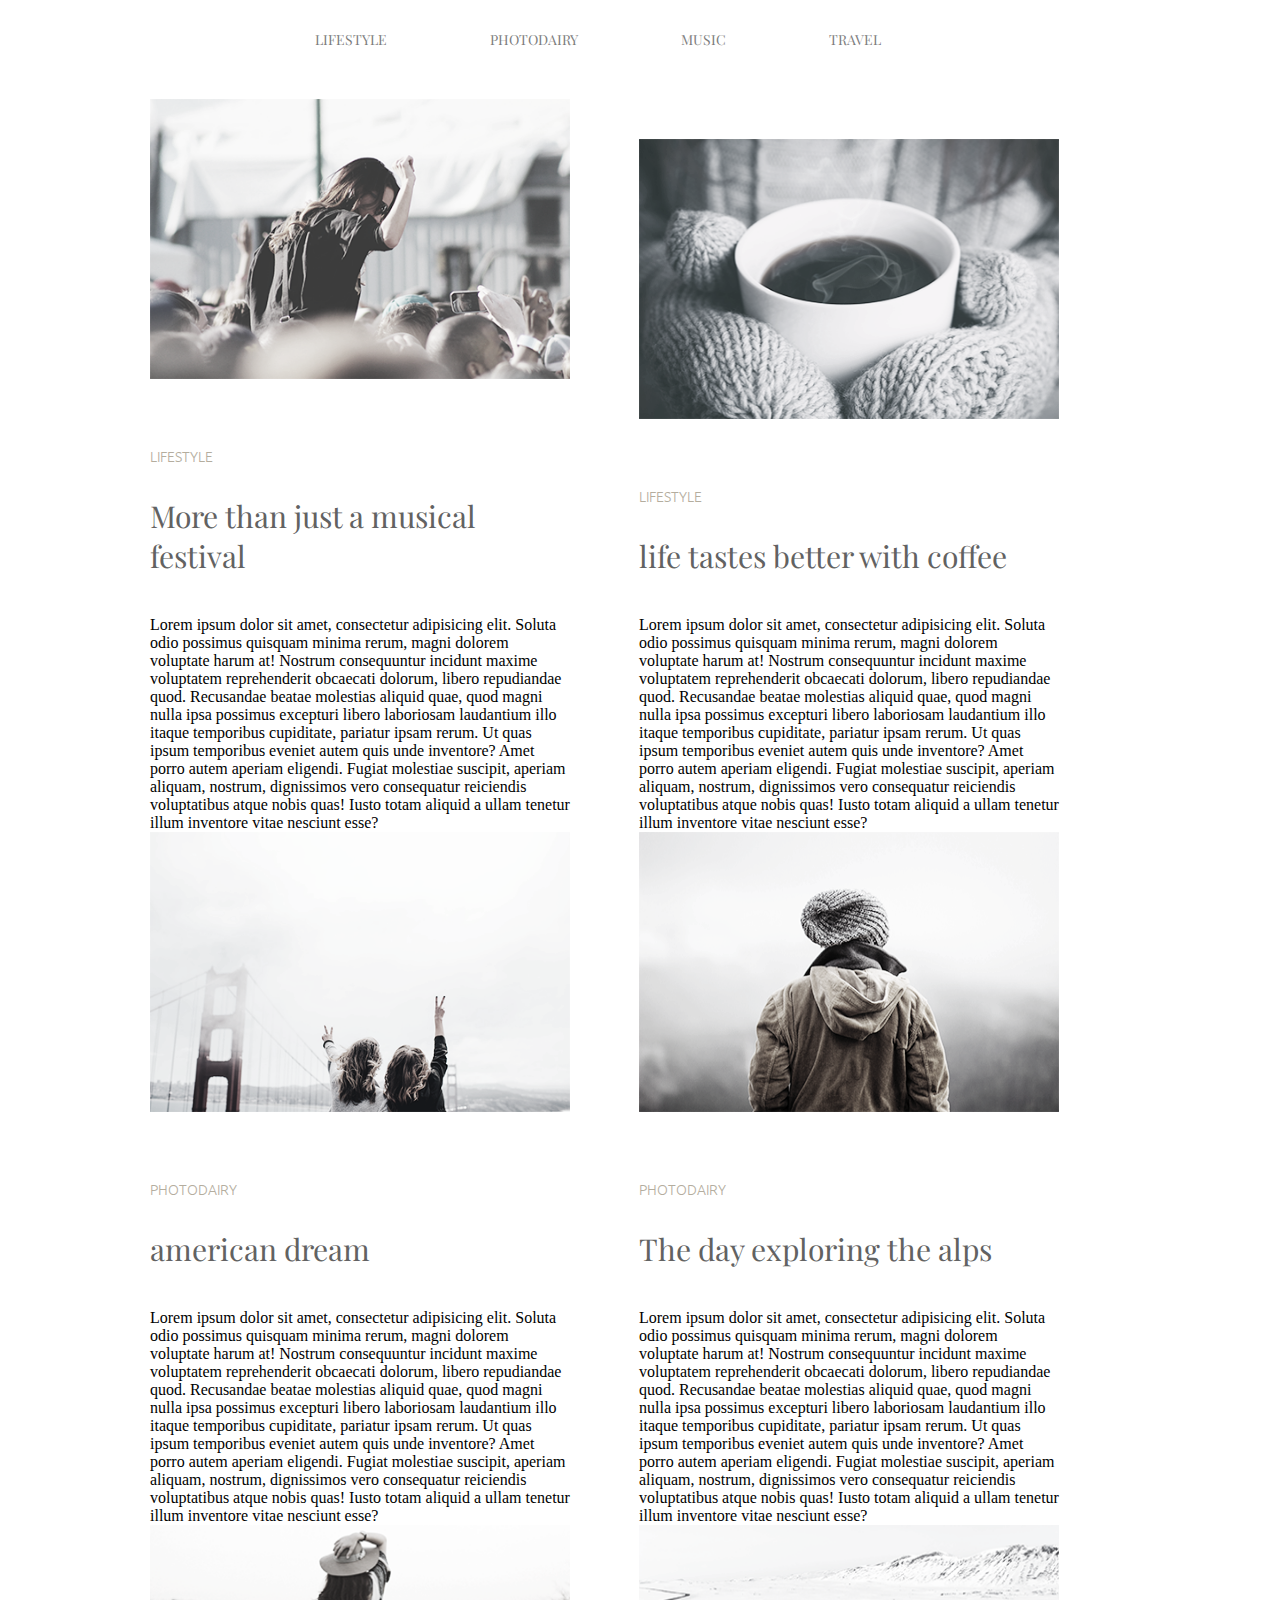
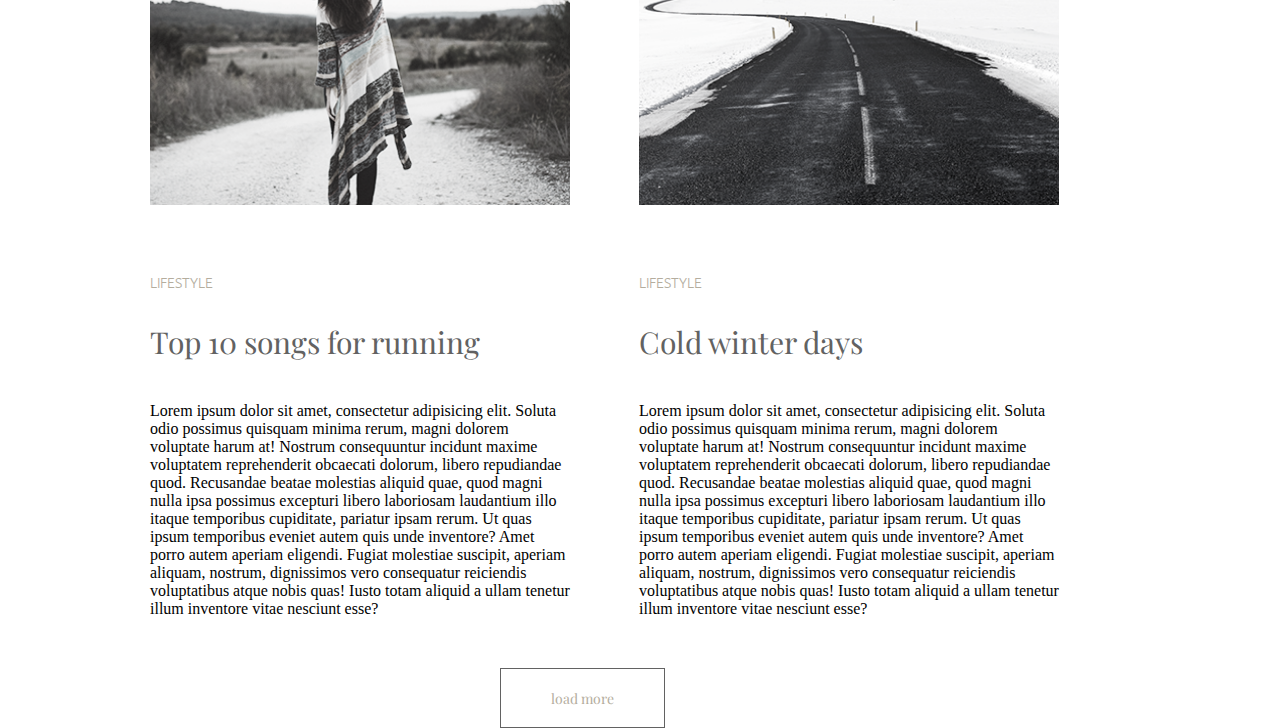
==== DZ2/index.html @ 5a57464d "save dz2" ====
<!DOCTYPE html>
<html lang="ru">

<head>
    <meta charset="UTF-8">
    <meta name="viewport" content="width=device-width, initial-scale=1.0">
    <title>DZ2</title>
    <link rel="stylesheet" href="./css/styles.css">
</head>

<body>
    <header>
        <!--менюшка-->
        <ul class="list">
            <li><a href="#">LIFESTYLE</a></li>
            <li><a href="#">PHOTODAIRY</a></li>
            <li><a href="#">MUSIC</a></li>
            <li><a href="#">TRAVEL</a></li>
        </ul>
        <!--менюшка-->
    </header>
    <main>
<div class="cards">  
    <div class="card">
        <img src="./images/1.png" alt="девушка в толпе">
        <h3 class="title">LIFESTYLE</h3>
        <h2 class="heading">More than just a musical festival</h2>
    <p>Lorem ipsum dolor sit amet, consectetur adipisicing elit. Soluta odio possimus quisquam minima rerum, magni dolorem voluptate harum at! Nostrum consequuntur incidunt maxime voluptatem reprehenderit obcaecati dolorum, libero repudiandae quod.
        Recusandae beatae molestias aliquid quae, quod magni nulla ipsa possimus excepturi libero laboriosam laudantium illo itaque temporibus cupiditate, pariatur ipsam rerum. Ut quas ipsum temporibus eveniet autem quis unde inventore?
        Amet porro autem aperiam eligendi. Fugiat molestiae suscipit, aperiam aliquam, nostrum, dignissimos vero consequatur reiciendis voluptatibus atque nobis quas! Iusto totam aliquid a ullam tenetur illum inventore vitae nesciunt esse?</p>
    </div>
    <div class="card">
        <img src="./images/2.png" alt="чаша кофе">
            <h3 class="title">LIFESTYLE</h3>
        <h2 class="heading">life tastes better with coffee</h2>
    <p> Lorem ipsum dolor sit amet, consectetur adipisicing elit. Soluta odio possimus quisquam minima rerum, magni dolorem voluptate harum at! Nostrum consequuntur incidunt maxime voluptatem reprehenderit obcaecati dolorum, libero repudiandae quod.
        Recusandae beatae molestias aliquid quae, quod magni nulla ipsa possimus excepturi libero laboriosam laudantium illo itaque temporibus cupiditate, pariatur ipsam rerum. Ut quas ipsum temporibus eveniet autem quis unde inventore?
        Amet porro autem aperiam eligendi. Fugiat molestiae suscipit, aperiam aliquam, nostrum, dignissimos vero consequatur reiciendis voluptatibus atque nobis quas! Iusto totam aliquid a ullam tenetur illum inventore vitae nesciunt esse?</p>
    </div>
    <div class="card">
        <img src="./images/3.png" alt="две дувушки">
        <h3 class="title">PHOTODAIRY</h3>
        <h2 class="heading">american dream</h2>
    <p> Lorem ipsum dolor sit amet, consectetur adipisicing elit. Soluta odio possimus quisquam minima rerum, magni dolorem voluptate harum at! Nostrum consequuntur incidunt maxime voluptatem reprehenderit obcaecati dolorum, libero repudiandae quod.
        Recusandae beatae molestias aliquid quae, quod magni nulla ipsa possimus excepturi libero laboriosam laudantium illo itaque temporibus cupiditate, pariatur ipsam rerum. Ut quas ipsum temporibus eveniet autem quis unde inventore?
        Amet porro autem aperiam eligendi. Fugiat molestiae suscipit, aperiam aliquam, nostrum, dignissimos vero consequatur reiciendis voluptatibus atque nobis quas! Iusto totam aliquid a ullam tenetur illum inventore vitae nesciunt esse?</p>
    </div>
    <div class="card">
        <img src="./images/4.png" alt="девушка в тумане">
        <h3 class="title">PHOTODAIRY</h3>
        <h2 class="heading">The day exploring the alps</h2>
    <p>Lorem ipsum dolor sit amet, consectetur adipisicing elit. Soluta odio possimus quisquam minima rerum, magni dolorem voluptate harum at! Nostrum consequuntur incidunt maxime voluptatem reprehenderit obcaecati dolorum, libero repudiandae quod.
        Recusandae beatae molestias aliquid quae, quod magni nulla ipsa possimus excepturi libero laboriosam laudantium illo itaque temporibus cupiditate, pariatur ipsam rerum. Ut quas ipsum temporibus eveniet autem quis unde inventore?
        Amet porro autem aperiam eligendi. Fugiat molestiae suscipit, aperiam aliquam, nostrum, dignissimos vero consequatur reiciendis voluptatibus atque nobis quas! Iusto totam aliquid a ullam tenetur illum inventore vitae nesciunt esse?</p>
    </div>
    <div class="card">
        <img src="./images/5.png" alt="бегущая девушка">
        <h3 class="title">LIFESTYLE</h3>
        <h2 class="heading">Top 10 songs for running</h2>
    <p>Lorem ipsum dolor sit amet, consectetur adipisicing elit. Soluta odio possimus quisquam minima rerum, magni dolorem voluptate harum at! Nostrum consequuntur incidunt maxime voluptatem reprehenderit obcaecati dolorum, libero repudiandae quod.
        Recusandae beatae molestias aliquid quae, quod magni nulla ipsa possimus excepturi libero laboriosam laudantium illo itaque temporibus cupiditate, pariatur ipsam rerum. Ut quas ipsum temporibus eveniet autem quis unde inventore?
        Amet porro autem aperiam eligendi. Fugiat molestiae suscipit, aperiam aliquam, nostrum, dignissimos vero consequatur reiciendis voluptatibus atque nobis quas! Iusto totam aliquid a ullam tenetur illum inventore vitae nesciunt esse?
    </div>
    <div class="card">
        <img src="./images/6.png" alt="снежная дорога">
        <h3 class="title">LIFESTYLE</h3>
        <h2 class="heading">Cold winter days</h2>
    <p>Lorem ipsum dolor sit amet, consectetur adipisicing elit. Soluta odio possimus quisquam minima rerum, magni dolorem voluptate harum at! Nostrum consequuntur incidunt maxime voluptatem reprehenderit obcaecati dolorum, libero repudiandae quod.
        Recusandae beatae molestias aliquid quae, quod magni nulla ipsa possimus excepturi libero laboriosam laudantium illo itaque temporibus cupiditate, pariatur ipsam rerum. Ut quas ipsum temporibus eveniet autem quis unde inventore?
        Amet porro autem aperiam eligendi. Fugiat molestiae suscipit, aperiam aliquam, nostrum, dignissimos vero consequatur reiciendis voluptatibus atque nobis quas! Iusto totam aliquid a ullam tenetur illum inventore vitae nesciunt esse?
    </div>
</div>   
<div>  
    <button class="btn">load more</button>
</div>
</main>
    <footer></footer>
</body>

</html>
---- DZ2/css/styles.css ----
@import url('https://fonts.googleapis.com/css2?family=Ubuntu:wght@300&display=swap');
@import url('https://fonts.googleapis.com/css2?family=Playfair+Display&display=swap');

*{
    margin: 0;
    padding: 0;
}


.list {
    margin-left: 315px;
    font-family: 'Playfair Display', serif;
    font-style: normal;
    font-weight: normal;
    font-size: 14px;
    line-height: 19px;
    margin-top: 30px;
}

.list li {
    margin-right: 100px;
    display: inline-block;
}

a {
    text-decoration: none;
    color: #7D7D7D;
}
 
 .cards {
    margin-left: 150px;
    margin-top: 50px;
}

.card {
    display: inline-block;
    width: 420px;
}

.card:nth-child(2n+1) {
margin-right: 65px;
}

img {
    width: 420px;
    height: 280px;
}

.title {
    margin-top: 65px;
    margin-bottom: 32px;
    font-family: 'Ubuntu', sans-serif;
    font-style: normal;
    font-weight: 300;
    font-size: 14px;
    color: #B4AD9E;
    line-height: 16px;
}

.heading {
    margin-bottom: 40px;
    font-family: 'Playfair Display', serif;
    font-style: normal;
    font-weight: normal;
    font-size: 30px;
    line-height: 40px;
    color: #626262;
}

.btn {
    font-family: 'Playfair Display', serif;
    font-style: normal;
    font-weight: normal;
    font-size: 14px;
    line-height: 19px;

    width: 165px;
    height: 60px;
    left: 0px;
    top: 0px;

    margin-left: 500px;
    margin-top: 50px;
    border: 1px solid #626262;
    background-color: #ffff;
    color: #B4AD9E;
}

a:hover{
    color:#03A9F4;
}

.btn:hover{
    background-color:#F0E68C;
}
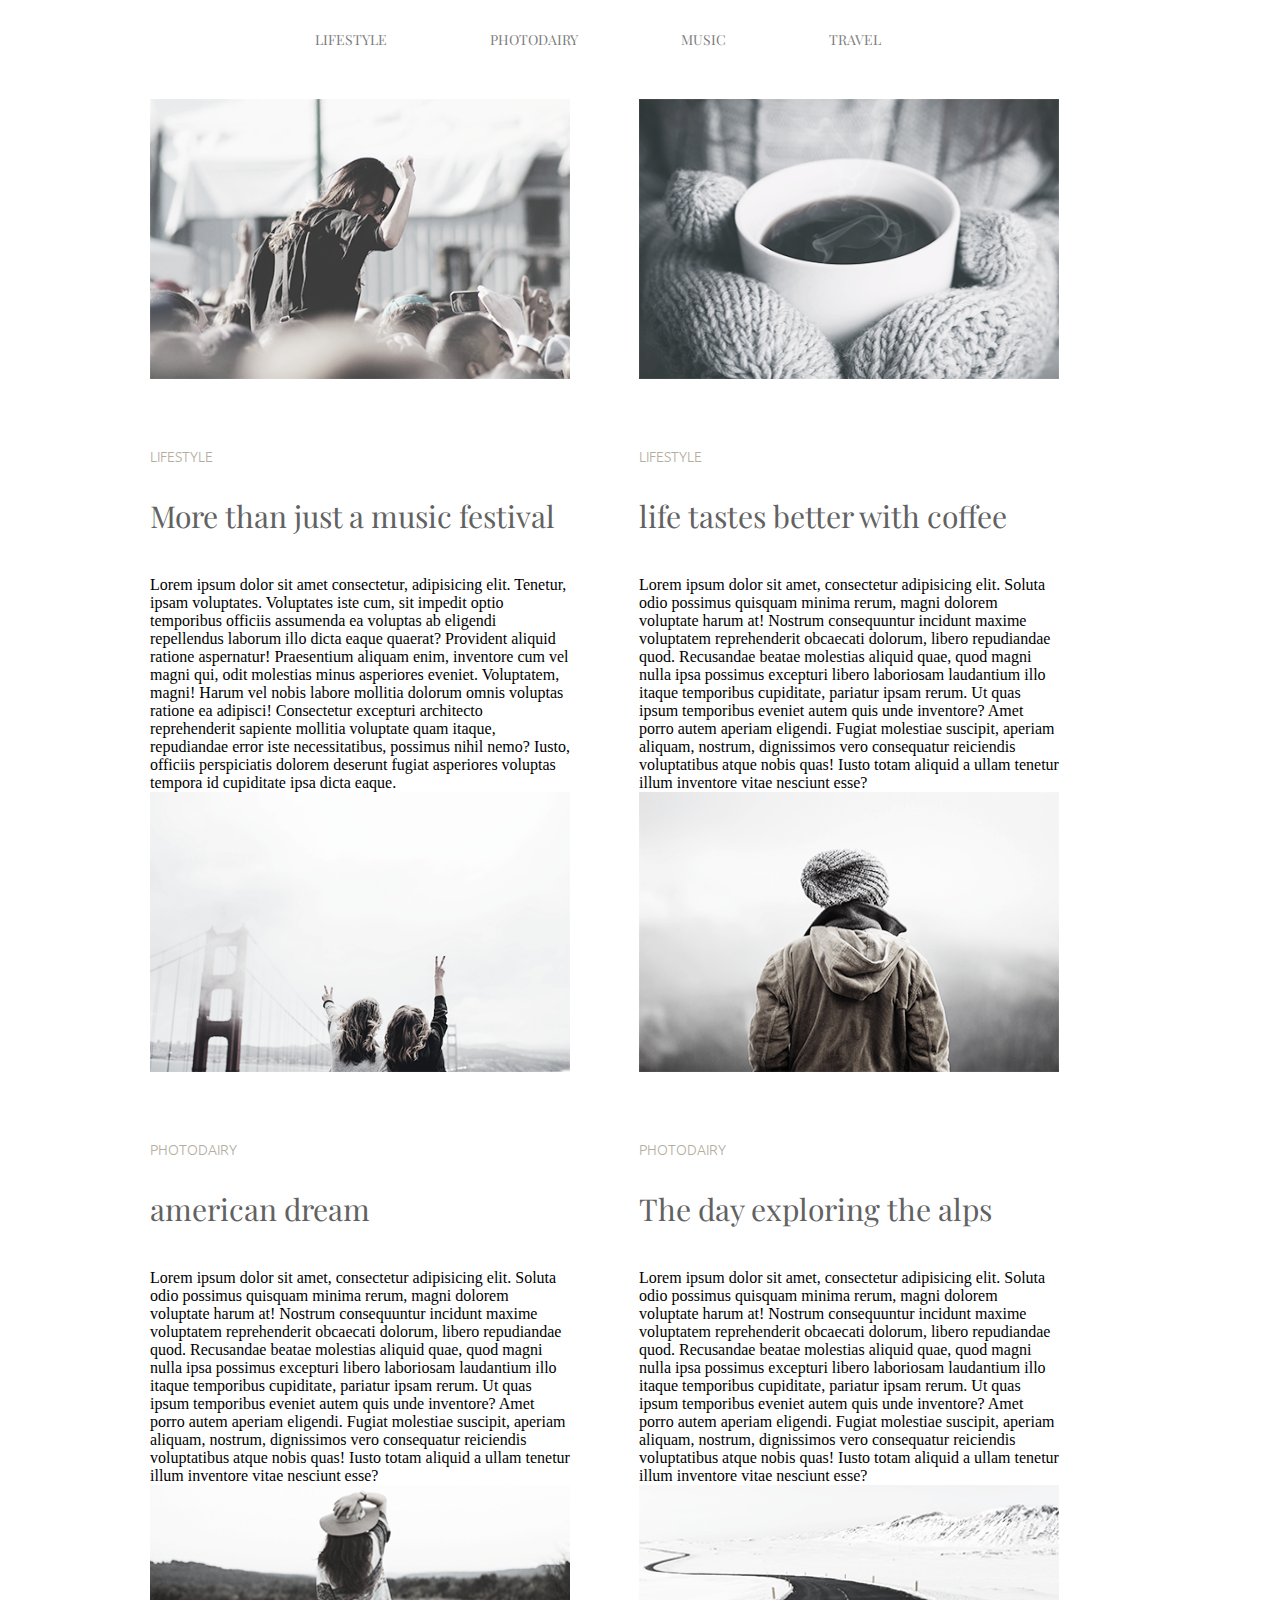
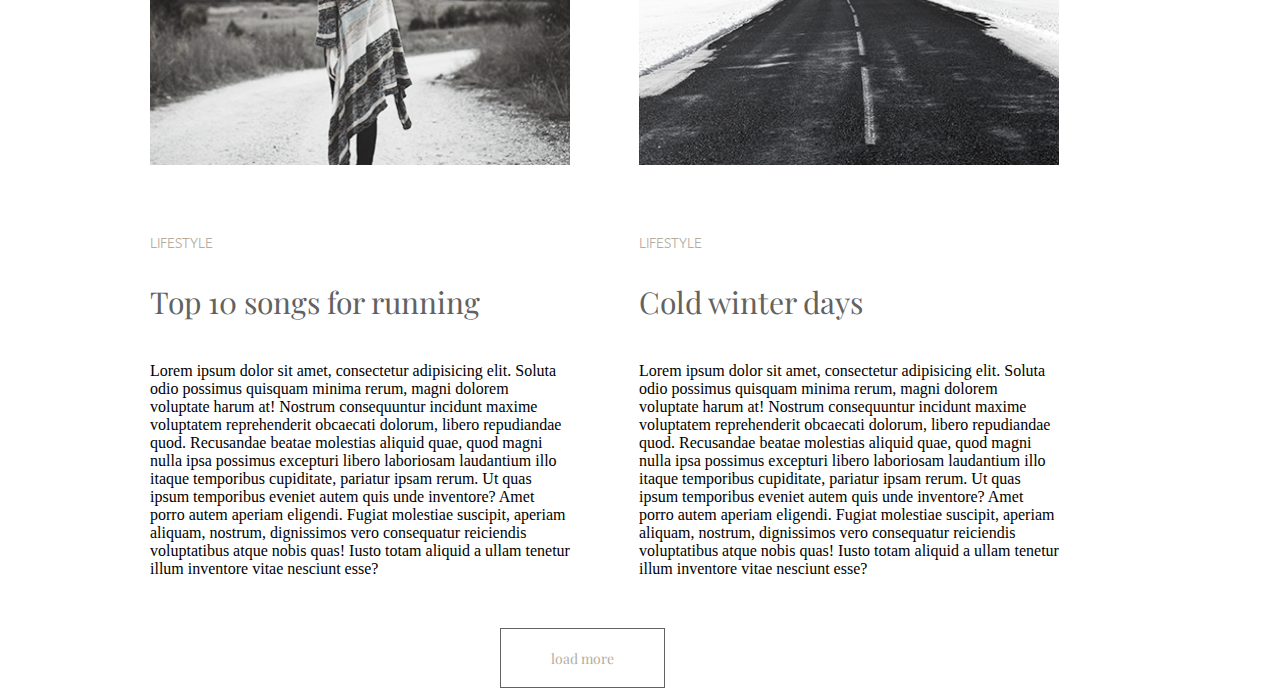
==== commit b1188f6f: "just commit" ====
--- a/DZ2/index.html
+++ b/DZ2/index.html
@@ -24,10 +24,10 @@
     <div class="card">
         <img src="./images/1.png" alt="девушка в толпе">
         <h3 class="title">LIFESTYLE</h3>
-        <h2 class="heading">More than just a musical festival</h2>
-    <p>Lorem ipsum dolor sit amet, consectetur adipisicing elit. Soluta odio possimus quisquam minima rerum, magni dolorem voluptate harum at! Nostrum consequuntur incidunt maxime voluptatem reprehenderit obcaecati dolorum, libero repudiandae quod.
-        Recusandae beatae molestias aliquid quae, quod magni nulla ipsa possimus excepturi libero laboriosam laudantium illo itaque temporibus cupiditate, pariatur ipsam rerum. Ut quas ipsum temporibus eveniet autem quis unde inventore?
-        Amet porro autem aperiam eligendi. Fugiat molestiae suscipit, aperiam aliquam, nostrum, dignissimos vero consequatur reiciendis voluptatibus atque nobis quas! Iusto totam aliquid a ullam tenetur illum inventore vitae nesciunt esse?</p>
+        <h2 class="heading">More than just a music festival</h2>
+    <p>Lorem ipsum dolor sit amet consectetur, adipisicing elit. Tenetur, ipsam voluptates. Voluptates iste cum, sit impedit optio temporibus officiis assumenda ea voluptas ab eligendi repellendus laborum illo dicta eaque quaerat?
+    Provident aliquid ratione aspernatur! Praesentium aliquam enim, inventore cum vel magni qui, odit molestias minus asperiores eveniet. Voluptatem, magni! Harum vel nobis labore mollitia dolorum omnis voluptas ratione ea adipisci!
+    Consectetur excepturi architecto reprehenderit sapiente mollitia voluptate quam itaque, repudiandae error iste necessitatibus, possimus nihil nemo? Iusto, officiis perspiciatis dolorem deserunt fugiat asperiores voluptas tempora id cupiditate ipsa dicta eaque.</p>
     </div>
     <div class="card">
         <img src="./images/2.png" alt="чаша кофе">
@@ -77,4 +77,4 @@
     <footer></footer>
 </body>
 
-</html>+</html>
--- a/DZ2/css/styles.css
+++ b/DZ2/css/styles.css
@@ -6,7 +6,7 @@
     padding: 0;
 }
 
-
+/* меню */
 .list {
     margin-left: 315px;
     font-family: 'Playfair Display', serif;
@@ -45,7 +45,7 @@
     width: 420px;
     height: 280px;
 }
-
+/* категория */
 .title {
     margin-top: 65px;
     margin-bottom: 32px;
@@ -56,7 +56,7 @@
     color: #B4AD9E;
     line-height: 16px;
 }
-
+/*  */
 .heading {
     margin-bottom: 40px;
     font-family: 'Playfair Display', serif;
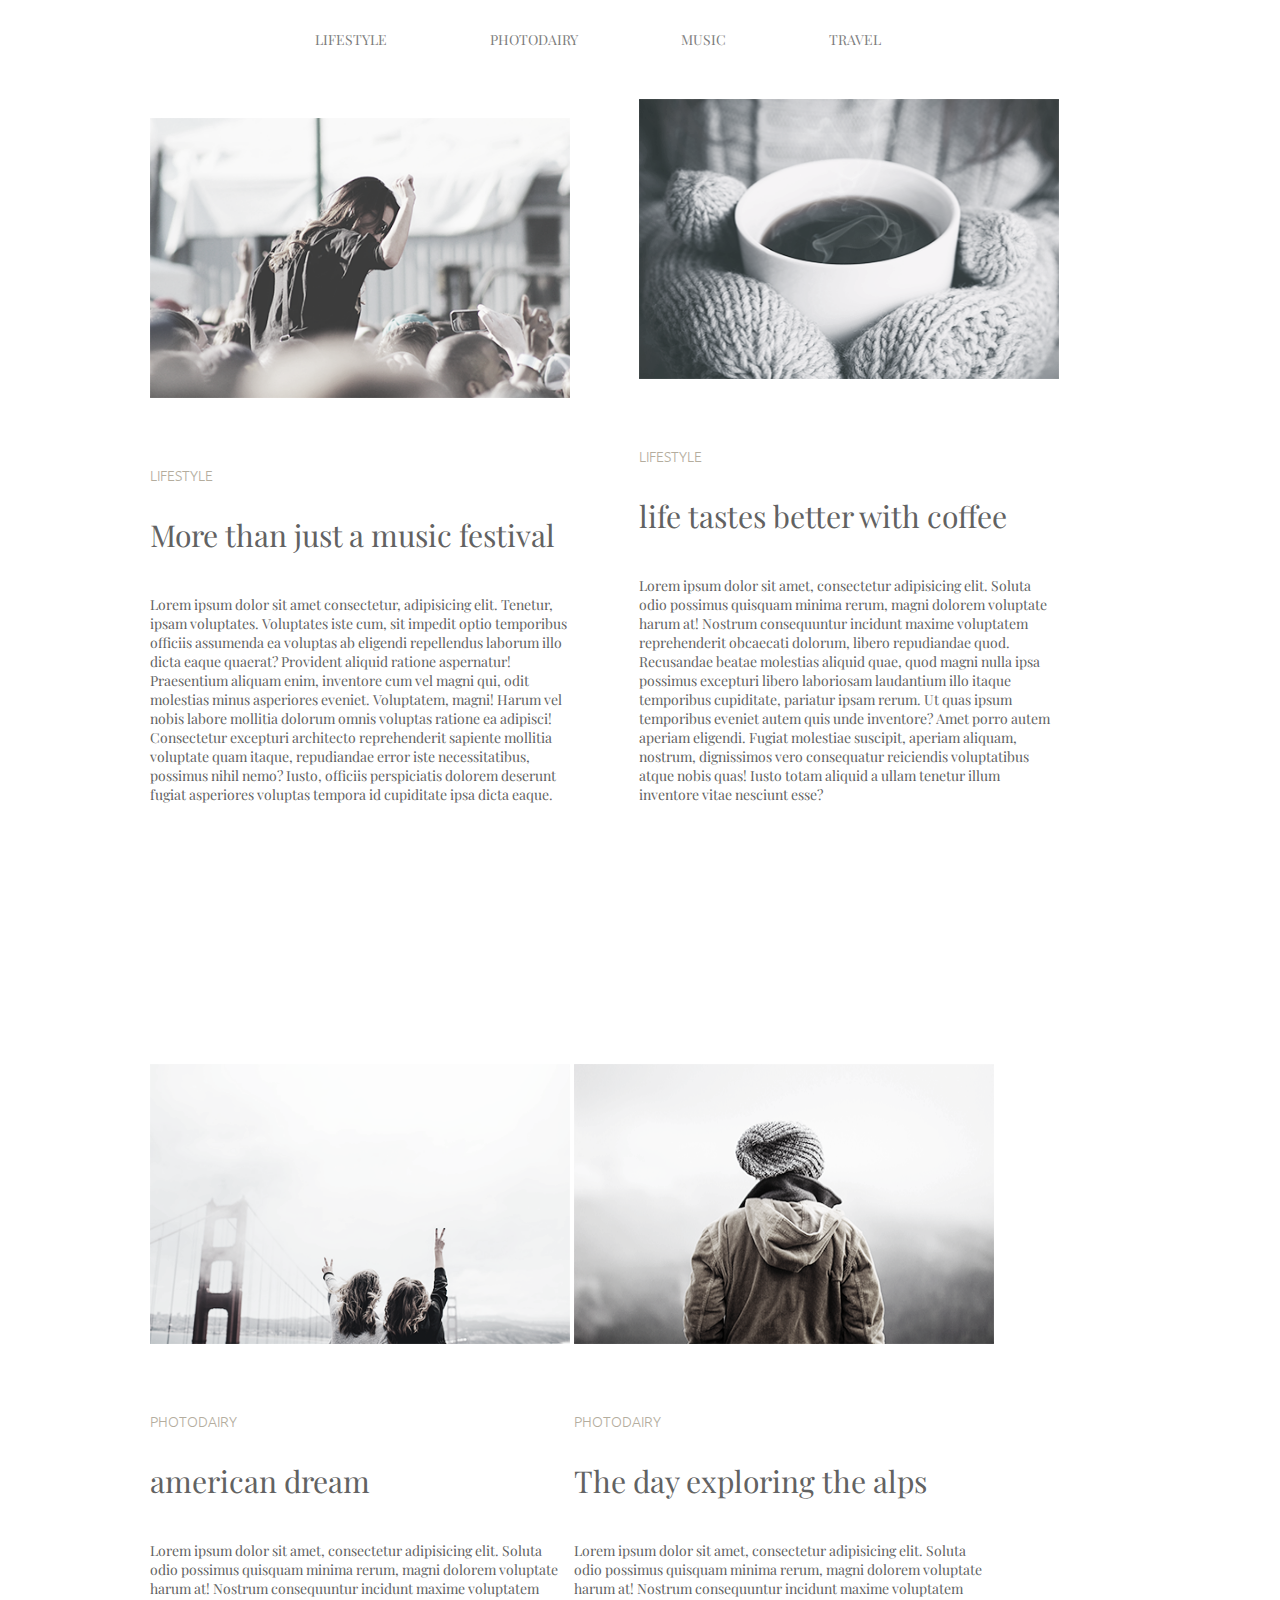
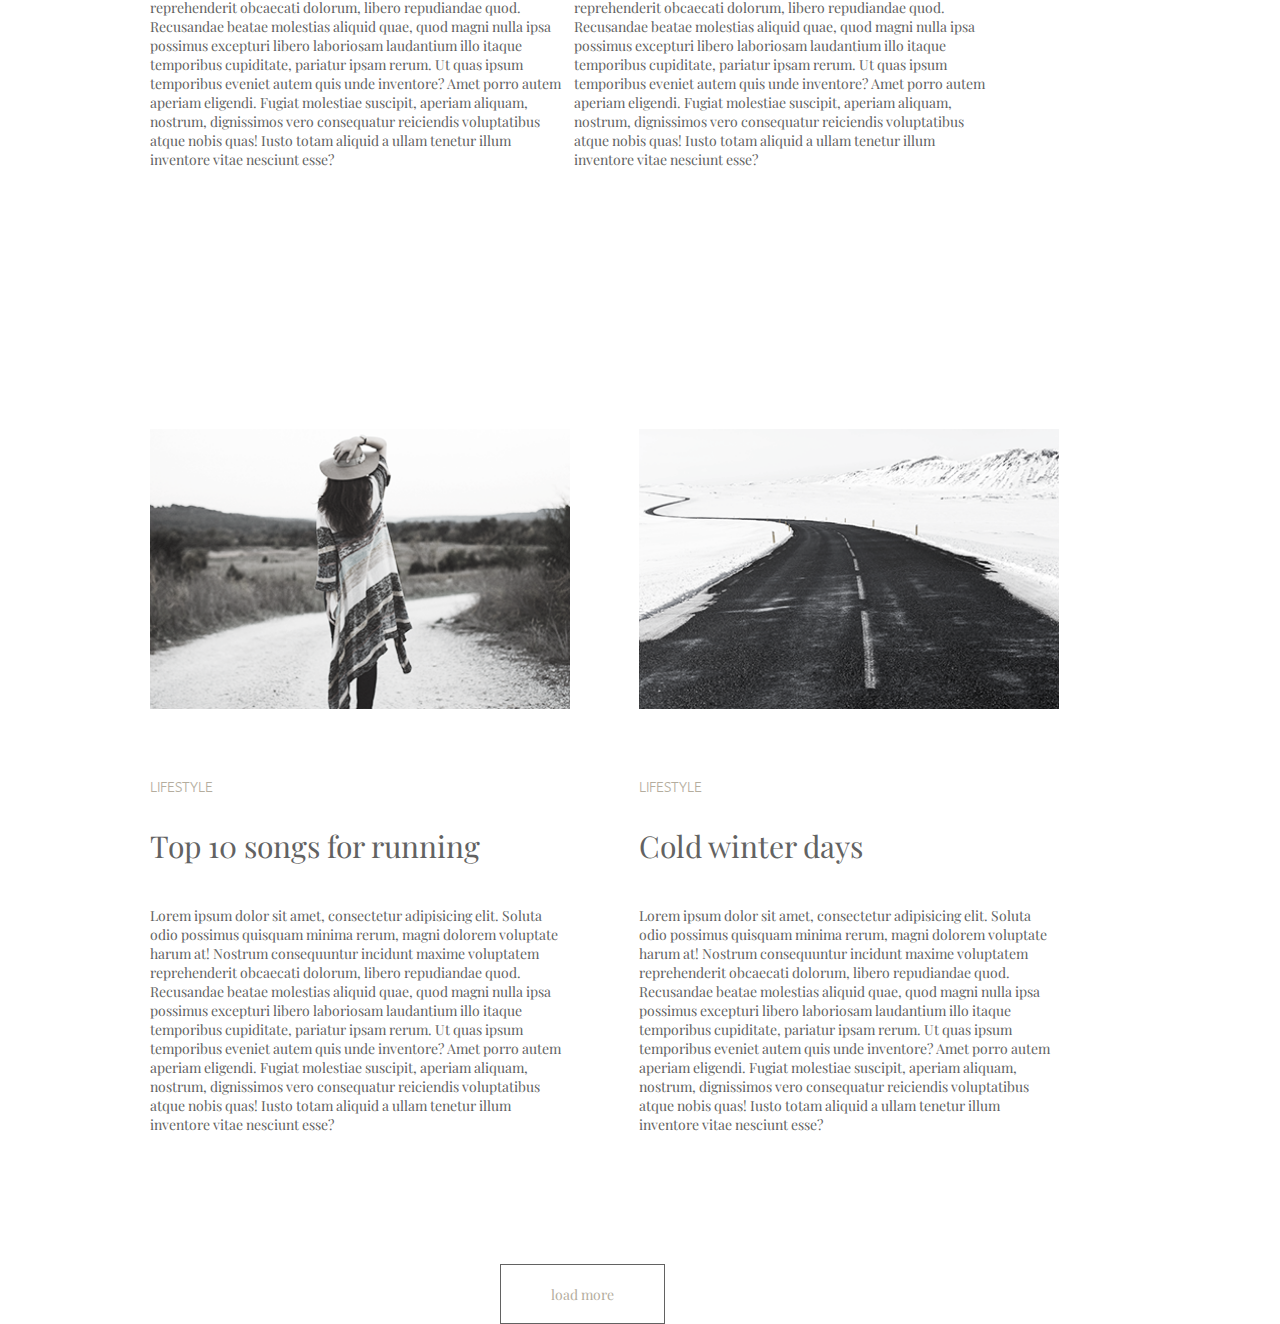
==== commit f2721c49: "просто сейв" ====
--- a/DZ2/index.html
+++ b/DZ2/index.html
@@ -20,12 +20,13 @@
         <!--менюшка-->
     </header>
     <main>
+        
 <div class="cards">  
     <div class="card">
         <img src="./images/1.png" alt="девушка в толпе">
         <h3 class="title">LIFESTYLE</h3>
         <h2 class="heading">More than just a music festival</h2>
-    <p>Lorem ipsum dolor sit amet consectetur, adipisicing elit. Tenetur, ipsam voluptates. Voluptates iste cum, sit impedit optio temporibus officiis assumenda ea voluptas ab eligendi repellendus laborum illo dicta eaque quaerat?
+    <p class="text">Lorem ipsum dolor sit amet consectetur, adipisicing elit. Tenetur, ipsam voluptates. Voluptates iste cum, sit impedit optio temporibus officiis assumenda ea voluptas ab eligendi repellendus laborum illo dicta eaque quaerat?
     Provident aliquid ratione aspernatur! Praesentium aliquam enim, inventore cum vel magni qui, odit molestias minus asperiores eveniet. Voluptatem, magni! Harum vel nobis labore mollitia dolorum omnis voluptas ratione ea adipisci!
     Consectetur excepturi architecto reprehenderit sapiente mollitia voluptate quam itaque, repudiandae error iste necessitatibus, possimus nihil nemo? Iusto, officiis perspiciatis dolorem deserunt fugiat asperiores voluptas tempora id cupiditate ipsa dicta eaque.</p>
     </div>
@@ -33,31 +34,38 @@
         <img src="./images/2.png" alt="чаша кофе">
             <h3 class="title">LIFESTYLE</h3>
         <h2 class="heading">life tastes better with coffee</h2>
-    <p> Lorem ipsum dolor sit amet, consectetur adipisicing elit. Soluta odio possimus quisquam minima rerum, magni dolorem voluptate harum at! Nostrum consequuntur incidunt maxime voluptatem reprehenderit obcaecati dolorum, libero repudiandae quod.
+    <p class="text"> Lorem ipsum dolor sit amet, consectetur adipisicing elit. Soluta odio possimus quisquam minima rerum, magni dolorem voluptate harum at! Nostrum consequuntur incidunt maxime voluptatem reprehenderit obcaecati dolorum, libero repudiandae quod.
         Recusandae beatae molestias aliquid quae, quod magni nulla ipsa possimus excepturi libero laboriosam laudantium illo itaque temporibus cupiditate, pariatur ipsam rerum. Ut quas ipsum temporibus eveniet autem quis unde inventore?
         Amet porro autem aperiam eligendi. Fugiat molestiae suscipit, aperiam aliquam, nostrum, dignissimos vero consequatur reiciendis voluptatibus atque nobis quas! Iusto totam aliquid a ullam tenetur illum inventore vitae nesciunt esse?</p>
     </div>
+
+    <div class="margin"></div>
+
     <div class="card">
         <img src="./images/3.png" alt="две дувушки">
         <h3 class="title">PHOTODAIRY</h3>
         <h2 class="heading">american dream</h2>
-    <p> Lorem ipsum dolor sit amet, consectetur adipisicing elit. Soluta odio possimus quisquam minima rerum, magni dolorem voluptate harum at! Nostrum consequuntur incidunt maxime voluptatem reprehenderit obcaecati dolorum, libero repudiandae quod.
+    <p class="text"> Lorem ipsum dolor sit amet, consectetur adipisicing elit. Soluta odio possimus quisquam minima rerum, magni dolorem voluptate harum at! Nostrum consequuntur incidunt maxime voluptatem reprehenderit obcaecati dolorum, libero repudiandae quod.
         Recusandae beatae molestias aliquid quae, quod magni nulla ipsa possimus excepturi libero laboriosam laudantium illo itaque temporibus cupiditate, pariatur ipsam rerum. Ut quas ipsum temporibus eveniet autem quis unde inventore?
         Amet porro autem aperiam eligendi. Fugiat molestiae suscipit, aperiam aliquam, nostrum, dignissimos vero consequatur reiciendis voluptatibus atque nobis quas! Iusto totam aliquid a ullam tenetur illum inventore vitae nesciunt esse?</p>
     </div>
+    
     <div class="card">
         <img src="./images/4.png" alt="девушка в тумане">
         <h3 class="title">PHOTODAIRY</h3>
         <h2 class="heading">The day exploring the alps</h2>
-    <p>Lorem ipsum dolor sit amet, consectetur adipisicing elit. Soluta odio possimus quisquam minima rerum, magni dolorem voluptate harum at! Nostrum consequuntur incidunt maxime voluptatem reprehenderit obcaecati dolorum, libero repudiandae quod.
+    <p class="text">Lorem ipsum dolor sit amet, consectetur adipisicing elit. Soluta odio possimus quisquam minima rerum, magni dolorem voluptate harum at! Nostrum consequuntur incidunt maxime voluptatem reprehenderit obcaecati dolorum, libero repudiandae quod.
         Recusandae beatae molestias aliquid quae, quod magni nulla ipsa possimus excepturi libero laboriosam laudantium illo itaque temporibus cupiditate, pariatur ipsam rerum. Ut quas ipsum temporibus eveniet autem quis unde inventore?
         Amet porro autem aperiam eligendi. Fugiat molestiae suscipit, aperiam aliquam, nostrum, dignissimos vero consequatur reiciendis voluptatibus atque nobis quas! Iusto totam aliquid a ullam tenetur illum inventore vitae nesciunt esse?</p>
     </div>
+
+    <div class="margin"></div>
+
     <div class="card">
         <img src="./images/5.png" alt="бегущая девушка">
         <h3 class="title">LIFESTYLE</h3>
         <h2 class="heading">Top 10 songs for running</h2>
-    <p>Lorem ipsum dolor sit amet, consectetur adipisicing elit. Soluta odio possimus quisquam minima rerum, magni dolorem voluptate harum at! Nostrum consequuntur incidunt maxime voluptatem reprehenderit obcaecati dolorum, libero repudiandae quod.
+    <p class="text">Lorem ipsum dolor sit amet, consectetur adipisicing elit. Soluta odio possimus quisquam minima rerum, magni dolorem voluptate harum at! Nostrum consequuntur incidunt maxime voluptatem reprehenderit obcaecati dolorum, libero repudiandae quod.
         Recusandae beatae molestias aliquid quae, quod magni nulla ipsa possimus excepturi libero laboriosam laudantium illo itaque temporibus cupiditate, pariatur ipsam rerum. Ut quas ipsum temporibus eveniet autem quis unde inventore?
         Amet porro autem aperiam eligendi. Fugiat molestiae suscipit, aperiam aliquam, nostrum, dignissimos vero consequatur reiciendis voluptatibus atque nobis quas! Iusto totam aliquid a ullam tenetur illum inventore vitae nesciunt esse?
     </div>
@@ -65,7 +73,7 @@
         <img src="./images/6.png" alt="снежная дорога">
         <h3 class="title">LIFESTYLE</h3>
         <h2 class="heading">Cold winter days</h2>
-    <p>Lorem ipsum dolor sit amet, consectetur adipisicing elit. Soluta odio possimus quisquam minima rerum, magni dolorem voluptate harum at! Nostrum consequuntur incidunt maxime voluptatem reprehenderit obcaecati dolorum, libero repudiandae quod.
+    <p class="text">Lorem ipsum dolor sit amet, consectetur adipisicing elit. Soluta odio possimus quisquam minima rerum, magni dolorem voluptate harum at! Nostrum consequuntur incidunt maxime voluptatem reprehenderit obcaecati dolorum, libero repudiandae quod.
         Recusandae beatae molestias aliquid quae, quod magni nulla ipsa possimus excepturi libero laboriosam laudantium illo itaque temporibus cupiditate, pariatur ipsam rerum. Ut quas ipsum temporibus eveniet autem quis unde inventore?
         Amet porro autem aperiam eligendi. Fugiat molestiae suscipit, aperiam aliquam, nostrum, dignissimos vero consequatur reiciendis voluptatibus atque nobis quas! Iusto totam aliquid a ullam tenetur illum inventore vitae nesciunt esse?
     </div>
--- a/DZ2/css/styles.css
+++ b/DZ2/css/styles.css
@@ -35,6 +35,7 @@
 .card {
     display: inline-block;
     width: 420px;
+    padding-bottom: 130px;
 }
 
 .card:nth-child(2n+1) {
@@ -80,7 +81,6 @@
     top: 0px;
 
     margin-left: 500px;
-    margin-top: 50px;
     border: 1px solid #626262;
     background-color: #ffff;
     color: #B4AD9E;
@@ -92,4 +92,20 @@
 
 .btn:hover{
     background-color:#F0E68C;
+}
+.text {
+
+font-family: 'Playfair Display', serif;
+font-style: normal;
+font-weight: normal;
+font-size: 14px;
+line-height: 19px;
+
+color: #626262;
+
+}
+
+
+.margin {
+    padding-bottom: 130px;
 }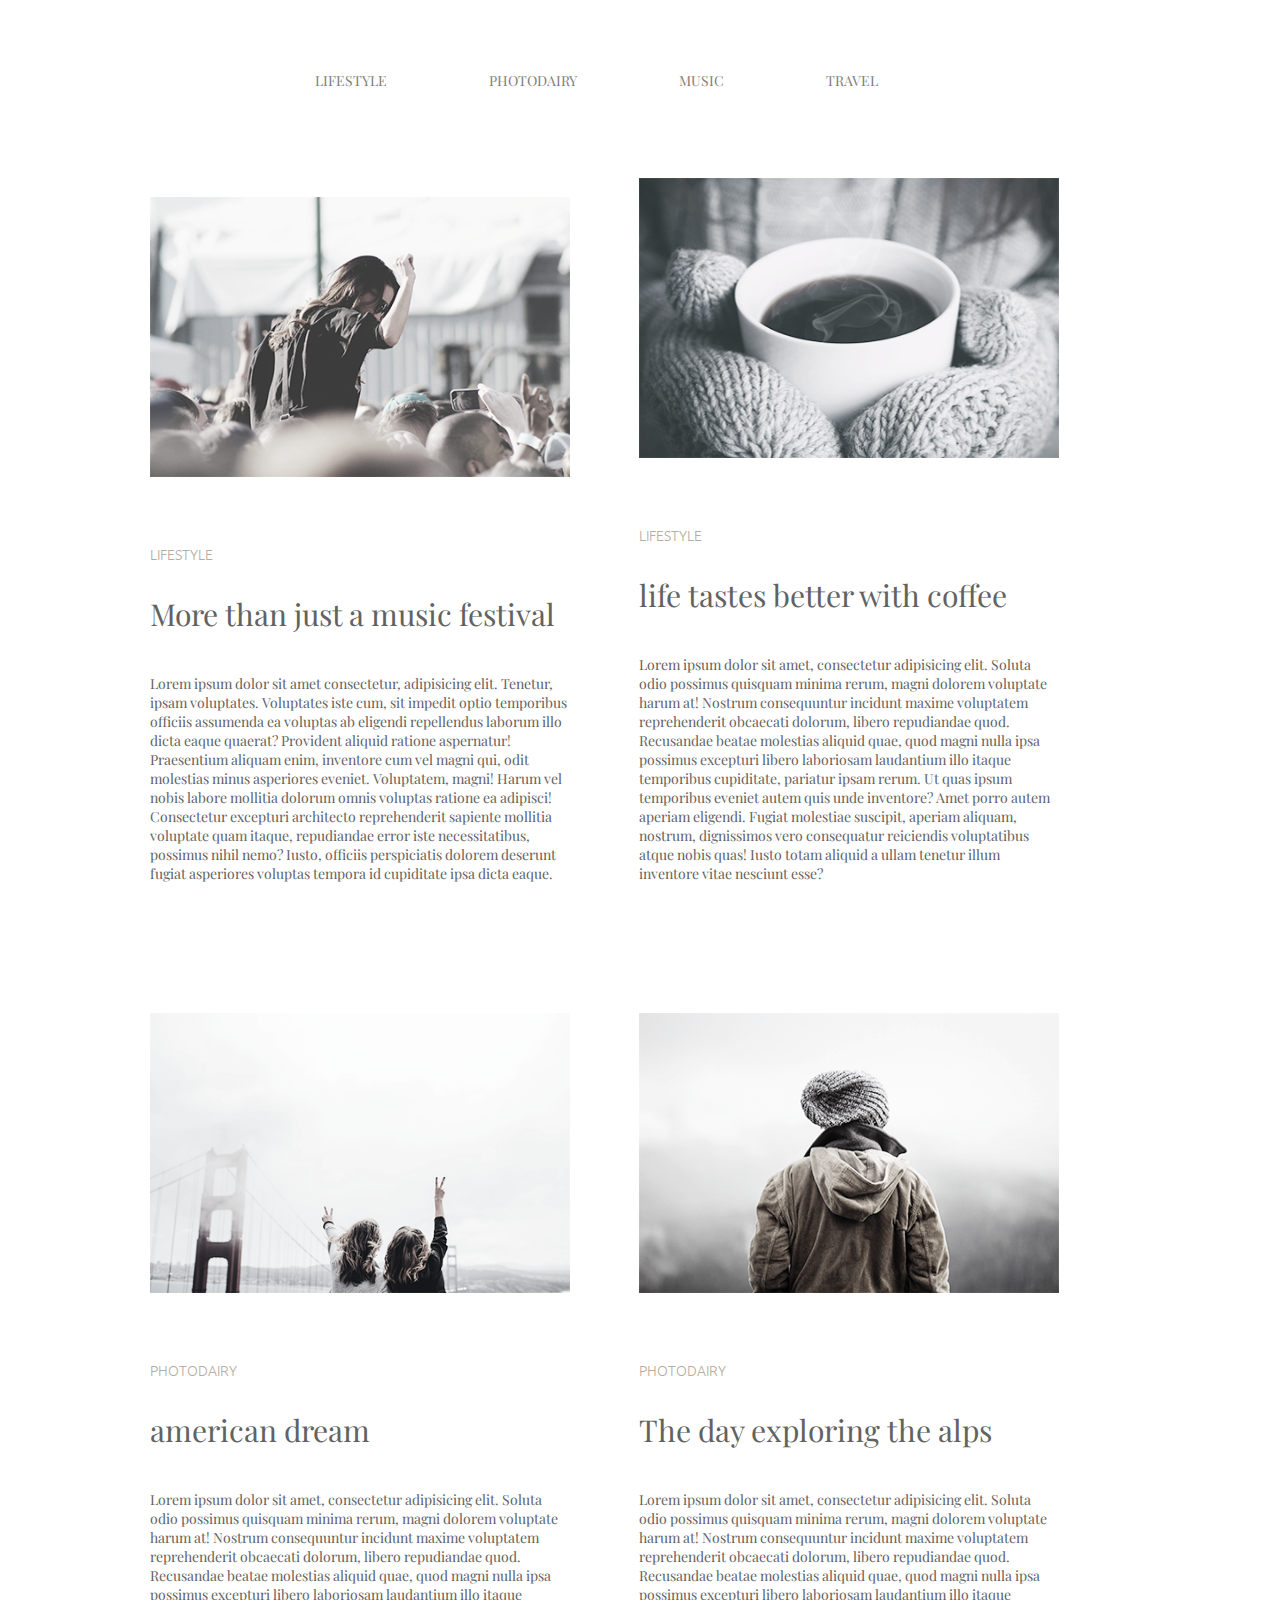
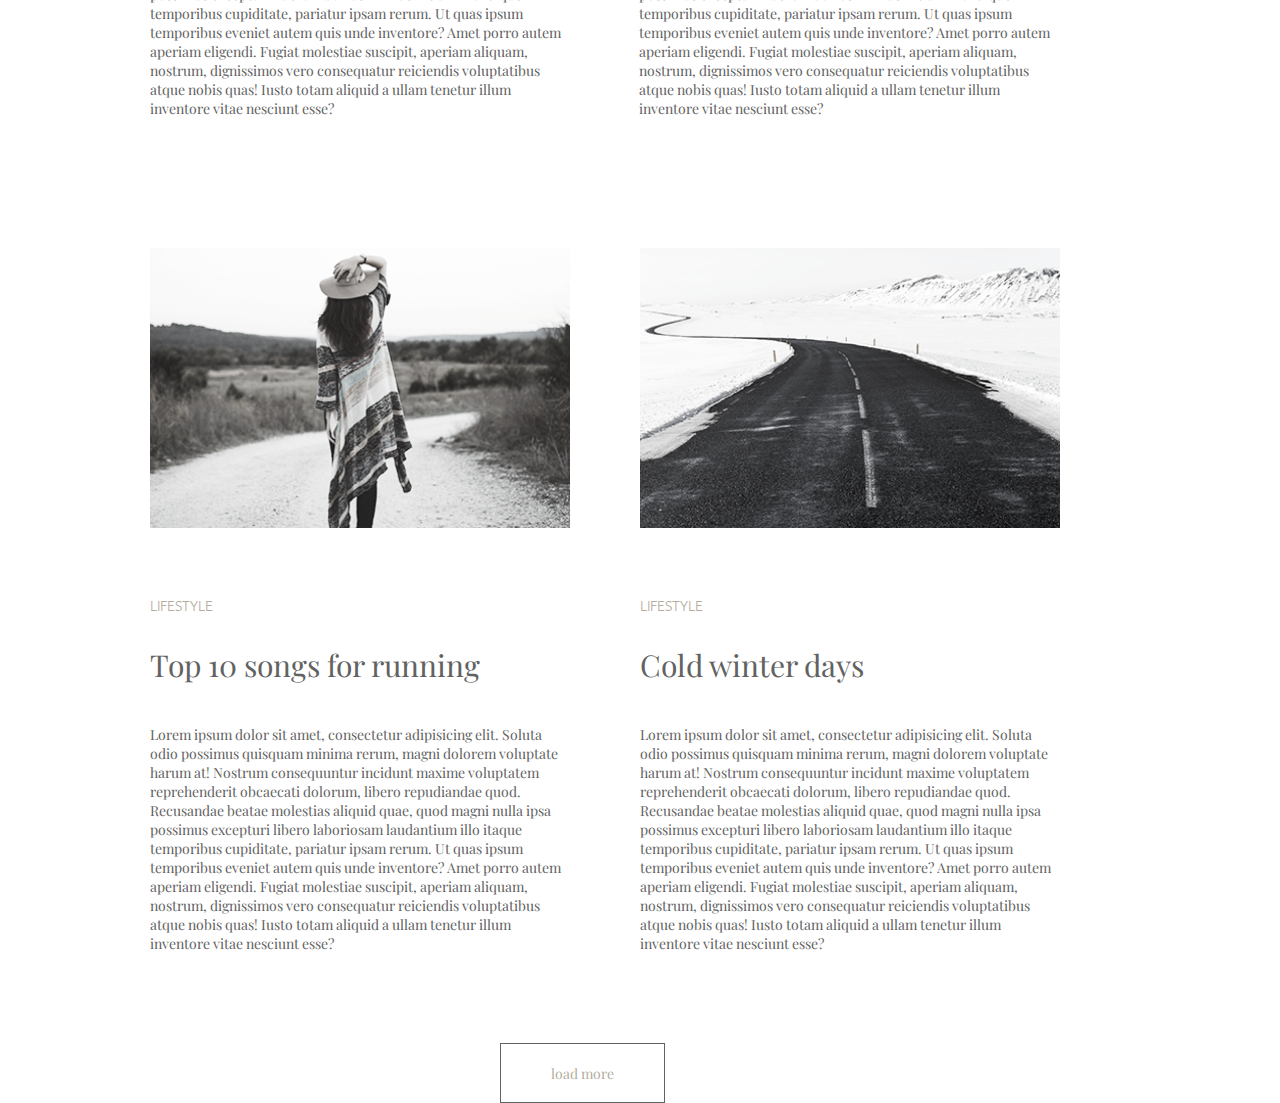
==== commit 6676f3fb: "куку" ====
--- a/DZ2/index.html
+++ b/DZ2/index.html
@@ -39,8 +39,6 @@
         Amet porro autem aperiam eligendi. Fugiat molestiae suscipit, aperiam aliquam, nostrum, dignissimos vero consequatur reiciendis voluptatibus atque nobis quas! Iusto totam aliquid a ullam tenetur illum inventore vitae nesciunt esse?</p>
     </div>
 
-    <div class="margin"></div>
-
     <div class="card">
         <img src="./images/3.png" alt="две дувушки">
         <h3 class="title">PHOTODAIRY</h3>
@@ -59,9 +57,7 @@
         Amet porro autem aperiam eligendi. Fugiat molestiae suscipit, aperiam aliquam, nostrum, dignissimos vero consequatur reiciendis voluptatibus atque nobis quas! Iusto totam aliquid a ullam tenetur illum inventore vitae nesciunt esse?</p>
     </div>
 
-    <div class="margin"></div>
-
-    <div class="card">
+    <div class="cardsimple">
         <img src="./images/5.png" alt="бегущая девушка">
         <h3 class="title">LIFESTYLE</h3>
         <h2 class="heading">Top 10 songs for running</h2>
@@ -69,7 +65,7 @@
         Recusandae beatae molestias aliquid quae, quod magni nulla ipsa possimus excepturi libero laboriosam laudantium illo itaque temporibus cupiditate, pariatur ipsam rerum. Ut quas ipsum temporibus eveniet autem quis unde inventore?
         Amet porro autem aperiam eligendi. Fugiat molestiae suscipit, aperiam aliquam, nostrum, dignissimos vero consequatur reiciendis voluptatibus atque nobis quas! Iusto totam aliquid a ullam tenetur illum inventore vitae nesciunt esse?
     </div>
-    <div class="card">
+    <div class="cardsimple">
         <img src="./images/6.png" alt="снежная дорога">
         <h3 class="title">LIFESTYLE</h3>
         <h2 class="heading">Cold winter days</h2>
--- a/DZ2/css/styles.css
+++ b/DZ2/css/styles.css
@@ -14,11 +14,12 @@
     font-weight: normal;
     font-size: 14px;
     line-height: 19px;
-    margin-top: 30px;
+    margin-top: 71px;
+    margin-bottom: 88px;
 }
 
 .list li {
-    margin-right: 100px;
+    margin-right: 99px;
     display: inline-block;
 }
 
@@ -77,8 +78,6 @@
 
     width: 165px;
     height: 60px;
-    left: 0px;
-    top: 0px;
 
     margin-left: 500px;
     border: 1px solid #626262;
@@ -105,7 +104,9 @@
 
 }
 
-
-.margin {
-    padding-bottom: 130px;
+.cardsimple {
+    display: inline-block;
+    width: 420px;
+    padding-bottom: 90px;
+    margin-right: 66px;
 }